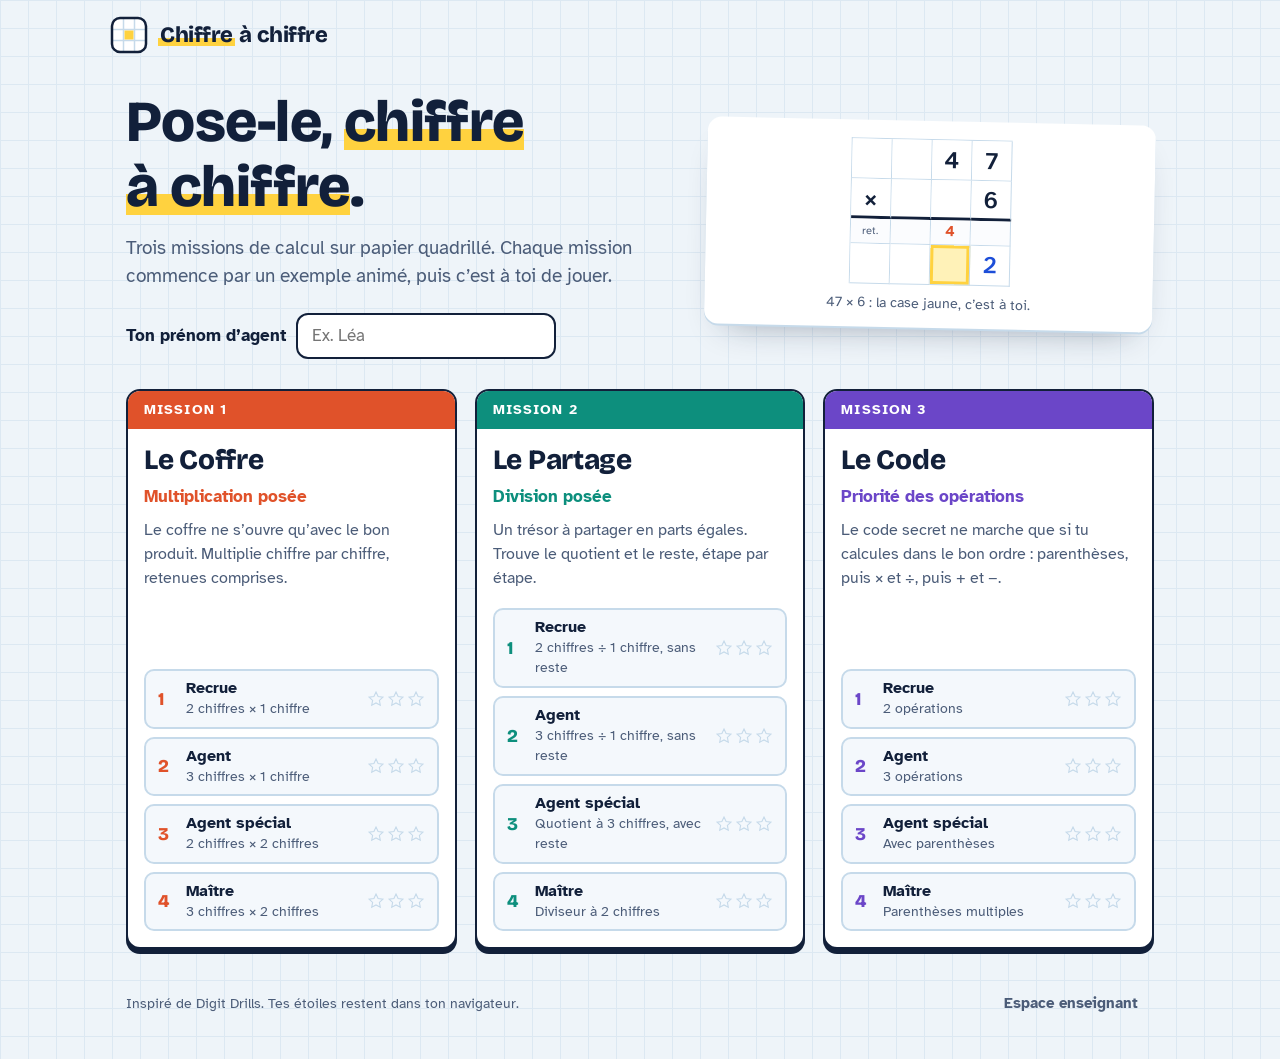
==== jeu.html @ fb6b6d39 "Add files via upload" ====
<!DOCTYPE html>
<html lang="fr">
<head>
<meta charset="utf-8">
<meta name="viewport" content="width=device-width, initial-scale=1">
<title>Chiffre à chiffre</title>
<meta name="description" content="Missions de calcul posé : multiplication, division et priorité des opérations, un chiffre à la fois, avec un exemple avant chaque mission.">
<link rel="preconnect" href="https://fonts.googleapis.com">
<link rel="preconnect" href="https://fonts.gstatic.com" crossorigin>
<link href="https://fonts.googleapis.com/css2?family=Atkinson+Hyperlegible:wght@400;700&family=Atkinson+Hyperlegible+Mono:wght@500;600;700&family=Bricolage+Grotesque:opsz,wght@12..96,700;12..96,800&display=swap" rel="stylesheet">
<style>
:root {
  /* Idée de mise en page : un cahier quadrillé. La feuille de travail est la vedette, le reste est en marge. */
  --paper: #EEF4F9;
  --paper-line: #DCE8F2;
  --sheet: #FFFFFF;
  --grid: #C6DAEA;
  --ink: #12203A;
  --ink-2: #4B5C78;
  --pen: #1D4ED8;
  --hl: #FFD23F;
  --hl-soft: #FFF2B8;
  --ok: #12803C;
  --ok-soft: #DDF4E5;
  --bad: #D4372C;
  --bad-soft: #FDE3E0;
  --m-mult: #E0522A;
  --m-div: #0D8F7D;
  --m-ops: #6B46C8;
  --accent: var(--m-mult);
  --radius: 14px;
  --font-d: 'Bricolage Grotesque', 'Trebuchet MS', 'Segoe UI', system-ui, sans-serif;
  --font-b: 'Atkinson Hyperlegible', 'Segoe UI', system-ui, -apple-system, sans-serif;
  --font-n: 'Atkinson Hyperlegible Mono', ui-monospace, 'SF Mono', Menlo, Consolas, monospace;
  color-scheme: light;
}
* { box-sizing: border-box; }
html, body { margin: 0; min-height: 100%; }
body {
  background-color: var(--paper);
  background-image: linear-gradient(var(--paper-line) 1px, transparent 1px), linear-gradient(90deg, var(--paper-line) 1px, transparent 1px);
  background-size: 28px 28px;
  color: var(--ink);
  font: 400 17px/1.5 var(--font-b);
  -webkit-text-size-adjust: 100%;
  overflow-x: clip;
}
h1, h2, h3 { font-family: var(--font-d); line-height: 1.12; margin: 0; text-wrap: balance; letter-spacing: -0.01em; }
p { margin: 0; }
button { font: inherit; color: inherit; cursor: pointer; }
:focus-visible { outline: 3px solid var(--pen); outline-offset: 2px; border-radius: 6px; }
.wrap { max-width: 1060px; margin: 0 auto; padding: 0 16px; }
.sr { position: absolute; width: 1px; height: 1px; overflow: hidden; clip: rect(0 0 0 0); white-space: nowrap; }

/* ---------- En-tête ---------- */
.top { display: flex; align-items: center; justify-content: space-between; gap: 12px; padding: 16px 0 8px; }
.brand { display: flex; align-items: center; gap: 10px; background: none; border: 0; padding: 0; text-align: left; }
.brand-mark { width: 38px; height: 38px; flex: none; }
.brand-name { font: 800 22px/1 var(--font-d); letter-spacing: -0.02em; }
.brand-name span { background: linear-gradient(transparent 62%, var(--hl) 62%, var(--hl) 92%, transparent 92%); padding: 0 2px; }
.agent-chip { display: inline-flex; align-items: center; gap: 8px; font-size: 15px; color: var(--ink-2); background: var(--sheet); border: 1px solid var(--grid); border-radius: 999px; padding: 5px 12px; }
.agent-chip b { color: var(--ink); font-weight: 700; }

/* ---------- Boutons ---------- */
.btn { display: inline-flex; align-items: center; justify-content: center; gap: 8px; min-height: 48px; padding: 10px 20px; border-radius: 12px; border: 2px solid var(--ink); background: var(--sheet); font-weight: 700; box-shadow: 0 3px 0 var(--ink); transition: transform .08s, box-shadow .08s; }
.btn:hover { transform: translateY(-1px); box-shadow: 0 4px 0 var(--ink); }
.btn:active { transform: translateY(3px); box-shadow: 0 0 0 var(--ink); }
.btn-primary { background: var(--accent); color: #fff; border-color: var(--ink); }
.btn-ghost { border-color: transparent; background: transparent; box-shadow: none; color: var(--ink-2); padding: 8px 12px; min-height: 40px; }
.btn-ghost:hover { background: rgba(255,255,255,.7); box-shadow: none; transform: none; }
.btn-small { min-height: 40px; padding: 6px 14px; font-size: 15px; }
.btn[disabled] { opacity: .45; pointer-events: none; }

/* ---------- Accueil ---------- */
.hero { display: grid; grid-template-columns: minmax(0, 1.1fr) minmax(0, .9fr); gap: 32px; align-items: center; padding: 28px 0 20px; }
.hero h1 { font-size: clamp(34px, 5.4vw, 58px); font-weight: 800; }
.hero h1 em { font-style: normal; background: linear-gradient(transparent 60%, var(--hl) 60%, var(--hl) 90%, transparent 90%); }
.hero p.lead { margin-top: 14px; font-size: 19px; color: var(--ink-2); max-width: 46ch; }
.name-row { display: flex; align-items: center; flex-wrap: wrap; gap: 10px; margin-top: 22px; }
.name-row label { font-weight: 700; }
.name-row input { font: inherit; min-height: 46px; padding: 8px 14px; border-radius: 12px; border: 2px solid var(--ink); background: var(--sheet); width: min(260px, 100%); }
.hero-sheet { background: var(--sheet); border-radius: var(--radius); padding: 18px 14px 10px; box-shadow: 0 2px 0 var(--grid), 0 18px 36px -22px rgba(18, 32, 58, .45); transform: rotate(1.2deg); }
.hero-sheet .grid { margin: 0 auto; }
.hero-cap { text-align: center; color: var(--ink-2); font-size: 14px; padding: 8px 0 4px; }

.missions { display: grid; grid-template-columns: repeat(3, minmax(0, 1fr)); gap: 18px; padding: 10px 0 26px; }
.mcard { --accent: var(--m-mult); background: var(--sheet); border: 2px solid var(--ink); border-radius: var(--radius); overflow: hidden; display: flex; flex-direction: column; box-shadow: 0 5px 0 var(--ink); }
.mcard[data-m="div"] { --accent: var(--m-div); }
.mcard[data-m="ops"] { --accent: var(--m-ops); }
.mcard-top { background: var(--accent); color: #fff; padding: 12px 16px; display: flex; align-items: center; justify-content: space-between; font: 700 14px/1 var(--font-b); letter-spacing: .08em; text-transform: uppercase; }
.mcard-body { padding: 16px; display: flex; flex-direction: column; gap: 8px; flex: 1; }
.mcard h2 { font-size: 28px; font-weight: 800; }
.mcard .sub { font-weight: 700; color: var(--accent); }
.mcard .pitch { color: var(--ink-2); font-size: 16px; }
.levels { display: grid; gap: 8px; margin-top: auto; padding-top: 10px; }
.lvl { display: flex; align-items: center; justify-content: space-between; gap: 8px; text-align: left; background: #F4F8FC; border: 2px solid var(--grid); border-radius: 10px; padding: 8px 12px; min-height: 48px; }
.lvl:hover { border-color: var(--accent); background: #fff; }
.lvl-n { font: 800 18px/1 var(--font-d); color: var(--accent); width: 20px; }
.lvl-t { flex: 1; line-height: 1.2; }
.lvl-t b { display: block; font-size: 16px; }
.lvl-t small { color: var(--ink-2); font-size: 14px; }
.stars { display: inline-flex; gap: 2px; }
.stars svg { width: 18px; height: 18px; }
.star-on { fill: var(--hl); stroke: var(--ink); stroke-width: 1.5; }
.star-off { fill: none; stroke: var(--grid); stroke-width: 1.5; }
.foot { display: flex; flex-wrap: wrap; align-items: center; justify-content: space-between; gap: 10px; padding: 8px 0 36px; color: var(--ink-2); font-size: 14px; }

/* ---------- Préparation ---------- */
.crumbs { padding: 4px 0 6px; }
.panel { background: var(--sheet); border: 2px solid var(--ink); border-radius: var(--radius); padding: 22px; box-shadow: 0 5px 0 var(--ink); max-width: 820px; }
.tag { display: inline-block; background: var(--accent); color: #fff; font: 700 13px/1 var(--font-b); letter-spacing: .08em; text-transform: uppercase; padding: 6px 10px; border-radius: 6px; }
.panel h1 { font-size: clamp(30px, 4.6vw, 44px); margin: 10px 0 6px; font-weight: 800; }
.panel .lead { color: var(--ink-2); max-width: 56ch; }
.field { margin-top: 22px; }
.field h3 { font: 700 15px/1.2 var(--font-b); text-transform: uppercase; letter-spacing: .07em; color: var(--ink-2); margin-bottom: 10px; }
.seg { display: grid; gap: 10px; grid-template-columns: repeat(auto-fit, minmax(170px, 1fr)); }
.seg-btn { text-align: left; background: #F4F8FC; border: 2px solid var(--grid); border-radius: 12px; padding: 10px 14px; min-height: 64px; }
.seg-btn b { display: block; }
.seg-btn small { color: var(--ink-2); font-size: 14px; line-height: 1.3; display: block; }
.seg-btn[aria-pressed="true"] { border-color: var(--ink); background: var(--hl-soft); box-shadow: 0 3px 0 var(--ink); }
.seg.counts { grid-template-columns: repeat(3, minmax(0, 120px)); }
.seg.counts .seg-btn { min-height: 52px; text-align: center; font-weight: 700; }
.go { margin-top: 26px; display: flex; flex-wrap: wrap; gap: 12px; align-items: center; }
.locked-note { margin-top: 12px; display: inline-flex; flex-wrap: wrap; gap: 6px 14px; font-size: 15px; color: var(--ink-2); background: #F4F8FC; border: 1px dashed var(--grid); border-radius: 10px; padding: 8px 12px; }

/* ---------- Zone de travail ---------- */
.stage { --accent: var(--m-mult); }
.stage[data-m="div"] { --accent: var(--m-div); }
.stage[data-m="ops"] { --accent: var(--m-ops); }
.stage-head { display: flex; flex-wrap: wrap; align-items: center; justify-content: space-between; gap: 10px 16px; padding: 4px 0 12px; }
.stage-title { display: flex; flex-wrap: wrap; align-items: center; gap: 10px 14px; }
.stage-title h1 { font-size: clamp(22px, 3.4vw, 32px); font-weight: 800; }
.dots { display: flex; gap: 6px; align-items: center; }
.dot { width: 14px; height: 14px; border-radius: 50%; border: 2px solid var(--ink); background: var(--sheet); }
.dot.now { background: var(--hl); }
.dot.s1 { background: #FFE9A0; border-color: var(--ink); }
.dot.s2 { background: #FFD23F; }
.dot.s3 { background: var(--ok); }
.work { display: grid; grid-template-columns: minmax(0, 1fr) 330px; gap: 20px; align-items: start; padding-bottom: 36px; }
.sheet { background: var(--sheet); border-radius: var(--radius); box-shadow: 0 2px 0 var(--grid), 0 18px 36px -24px rgba(18, 32, 58, .5); padding: 20px 16px; overflow-x: auto; position: relative; min-height: 220px; }
.sheet-stmt { text-align: center; font: 800 26px/1.1 var(--font-d); margin-bottom: 14px; }
.sheet-stmt small { display: block; font: 400 15px/1.3 var(--font-b); color: var(--ink-2); margin-bottom: 4px; letter-spacing: 0; }
.side { display: grid; gap: 14px; position: sticky; top: 12px; }

/* ---------- Grille ---------- */
.grid { position: relative; display: grid; width: max-content; margin: 0 auto; border-top: 1px solid var(--grid); border-left: 1px solid var(--grid); }
.cell { display: flex; align-items: center; justify-content: center; border-right: 1px solid var(--grid); border-bottom: 1px solid var(--grid); font: 600 calc(var(--cs) * .6)/1 var(--font-n); color: var(--ink); user-select: none; -webkit-user-select: none; position: relative; background: #fff; transition: background .15s; }
.cell.in { color: var(--pen); }
.cell.cr { font-size: calc(var(--cs) * .38); background: #FBFCFE; color: var(--accent); font-weight: 700; }
.cell.lbl { font: 400 calc(var(--cs) * .27)/1 var(--font-b); color: var(--ink-2); }
.cell.lb { border-bottom: 3px solid var(--ink); }
.cell.bl { border-left: 3px solid var(--ink); }
.cell.cur { background: var(--hl-soft); box-shadow: inset 0 0 0 3px var(--hl); animation: pulse 1.15s ease-in-out infinite; z-index: 1; }
.cell.sel { background: var(--hl-soft); box-shadow: inset 0 0 0 3px var(--hl); z-index: 1; }
.cell.new { background: var(--hl-soft); }
.cell.pop { animation: pop .28s ease-out; }
.cell.bad { background: var(--bad-soft); color: var(--bad); animation: shake .32s; }
.cell.click { cursor: pointer; background: #F3F8FD; }
.cell.click:hover { background: #E7F1FB; }
.cell.empty.cr.click::after { content: ""; }
@keyframes pulse { 0%, 100% { box-shadow: inset 0 0 0 3px var(--hl); } 50% { box-shadow: inset 0 0 0 5px var(--hl); } }
@keyframes pop { 0% { transform: scale(.55); } 70% { transform: scale(1.18); } 100% { transform: scale(1); } }
@keyframes shake { 0%, 100% { transform: translateX(0); } 25% { transform: translateX(-4px); } 75% { transform: translateX(4px); } }

/* ---------- Expressions (priorité des opérations) ---------- */
.exprs { display: grid; gap: 10px; justify-items: center; }
.ex-line { display: flex; align-items: center; justify-content: center; flex-wrap: wrap; gap: 6px; font: 700 clamp(24px, 4.6vw, 36px)/1.2 var(--font-n); min-height: 52px; }
.ex-line.past { color: var(--ink-2); font-size: clamp(20px, 3.8vw, 28px); }
.ex-line .eq { color: var(--ink-2); margin-right: 4px; }
.tk { padding: 2px 8px; border-radius: 8px; }
.tk.p { color: var(--ink-2); padding: 0 2px; }
.tk.used { background: var(--hl-soft); box-shadow: inset 0 -3px 0 var(--hl); }
.tk.pend { background: var(--hl-soft); box-shadow: inset 0 0 0 2px var(--hl); }
.opb { font: inherit; border: 2px dashed var(--accent); background: #fff; color: var(--accent); border-radius: 10px; padding: 0 10px; min-width: 46px; min-height: 46px; cursor: pointer; }
.opb:hover { background: var(--hl-soft); border-style: solid; }
.opb.bad { background: var(--bad-soft); border-color: var(--bad); color: var(--bad); animation: shake .32s; }
.ans-line { display: flex; align-items: center; gap: 8px; font: 700 clamp(22px, 4vw, 32px)/1.2 var(--font-n); margin-top: 6px; }
.ans-box { min-width: 76px; min-height: 52px; padding: 2px 12px; text-align: center; border-radius: 10px; border: 3px solid var(--hl); background: var(--hl-soft); color: var(--pen); }
.ans-box.bad { border-color: var(--bad); background: var(--bad-soft); animation: shake .32s; }
.final-box { margin-top: 8px; font: 800 26px/1.2 var(--font-d); color: var(--ok); display: flex; align-items: center; gap: 10px; }
.legend { background: #F4F8FC; border: 1px dashed var(--grid); border-radius: 12px; padding: 10px 14px; margin-top: 18px; font-size: 15px; }
.legend b { display: block; margin-bottom: 4px; }
.legend ol { margin: 0; padding-left: 20px; }
.legend li::marker { font-weight: 700; color: var(--m-ops); }

/* ---------- Coach, pavé ---------- */
.coach { background: var(--sheet); border: 2px solid var(--ink); border-left: 8px solid var(--accent); border-radius: 12px; padding: 12px 14px; display: grid; gap: 8px; }
.coach-tag { font: 700 12px/1 var(--font-b); letter-spacing: .09em; text-transform: uppercase; color: var(--accent); }
.fb { font-size: 16px; padding: 8px 10px; border-radius: 8px; }
.fb.ok { background: var(--ok-soft); color: #0B5A29; }
.fb.no { background: var(--bad-soft); color: #8E1F17; }
.ask { font-weight: 700; }
.pad { display: grid; grid-template-columns: repeat(3, 1fr); gap: 8px; }
.key { min-height: 58px; border-radius: 12px; border: 2px solid var(--ink); background: var(--sheet); font: 700 26px/1 var(--font-n); box-shadow: 0 3px 0 var(--ink); }
.key:active { transform: translateY(3px); box-shadow: none; }
.key.fn { font: 700 16px/1.1 var(--font-b); background: #F4F8FC; }
.key.key-go { font: 700 16px/1.1 var(--font-b); background: var(--accent); color: #fff; }
.key[disabled] { opacity: .35; pointer-events: none; }
.result-card { background: var(--sheet); border: 2px solid var(--ok); border-radius: 12px; padding: 14px; display: grid; gap: 10px; justify-items: start; }
.result-card .big { font: 800 22px/1.2 var(--font-d); color: var(--ok); }
.result-card .stars svg { width: 30px; height: 30px; }

/* ---------- Exemple animé ---------- */
.demo-ctl { display: grid; gap: 8px; }
.demo-ctl .row { display: flex; flex-wrap: wrap; gap: 8px; }
.demo-ctl .btn { flex: 1 1 auto; }
.demo-ctl .btn-primary { flex-basis: 100%; }
.progress-bar { height: 8px; background: var(--paper-line); border-radius: 999px; overflow: hidden; }
.progress-bar i { display: block; height: 100%; background: var(--accent); transition: width .25s; }
.steps-count { font-size: 14px; color: var(--ink-2); }

/* ---------- Bilan ---------- */
.done { display: grid; justify-items: center; text-align: center; gap: 14px; padding: 18px 0 40px; }
.stamp { font: 800 clamp(28px, 6vw, 48px)/1 var(--font-d); text-transform: uppercase; letter-spacing: .02em; color: var(--ok); border: 6px solid var(--ok); border-radius: 14px; padding: 12px 20px; transform: rotate(-5deg); animation: stampIn .5s cubic-bezier(.2, 1.4, .4, 1) both; background: rgba(255, 255, 255, .6); }
.stamp.mid { color: var(--m-ops); border-color: var(--m-ops); }
.stamp.low { color: var(--ink-2); border-color: var(--ink-2); }
@keyframes stampIn { 0% { opacity: 0; transform: rotate(-14deg) scale(2.4); } 100% { opacity: 1; transform: rotate(-5deg) scale(1); } }
.recap { background: var(--sheet); border: 2px solid var(--ink); border-radius: var(--radius); padding: 8px 16px; width: min(560px, 100%); text-align: left; }
.recap-row { display: flex; align-items: center; justify-content: space-between; gap: 12px; padding: 8px 0; border-bottom: 1px dashed var(--grid); font-family: var(--font-n); font-size: 17px; }
.recap-row:last-child { border-bottom: 0; }
.total { font: 800 26px/1 var(--font-d); }
.done .go { justify-content: center; }

/* ---------- Fenêtre enseignant ---------- */
.modal-back { position: fixed; inset: 0; background: rgba(18, 32, 58, .55); display: grid; place-items: center; padding: 16px; z-index: 50; }
.modal { background: var(--sheet); border: 2px solid var(--ink); border-radius: var(--radius); padding: 22px; width: min(560px, 100%); max-height: 92vh; overflow: auto; box-shadow: 0 8px 0 var(--ink); display: grid; gap: 14px; }
.modal h2 { font-size: 26px; font-weight: 800; }
.modal label { display: grid; gap: 4px; font-weight: 700; font-size: 15px; }
.modal select, .modal input { font: 400 17px var(--font-b); min-height: 46px; padding: 8px 10px; border-radius: 10px; border: 2px solid var(--ink); background: #fff; width: 100%; }
.modal .two { display: grid; grid-template-columns: 1fr 1fr; gap: 12px; }
.linkbox { display: grid; gap: 8px; }
.linkbox input { font-family: var(--font-n); font-size: 14px; }
.note { font-size: 14px; color: var(--ink-2); }

/* ---------- Adaptation ---------- */
@media (max-width: 880px) {
  .hero { grid-template-columns: 1fr; }
  .hero-sheet { transform: none; max-width: 420px; }
  .missions { grid-template-columns: 1fr; }
  .work { grid-template-columns: 1fr; }
  .side { display: contents; }
  .work { gap: 12px; }
  .pad-wrap { position: sticky; bottom: 0; z-index: 5; background: linear-gradient(transparent, var(--paper) 14px); padding: 14px 0 10px; }
  .pad { gap: 6px; }
  .key { min-height: 48px; font-size: 24px; }
  .work { padding-bottom: 12px; }
}
@media (max-width: 520px) {
  body { font-size: 16px; }
  .agent-chip { display: none; }
  .modal .two { grid-template-columns: 1fr; }
  .key { min-height: 44px; font-size: 22px; box-shadow: 0 2px 0 var(--ink); }
  .coach { padding: 8px 10px; gap: 6px; }
  .fb { font-size: 14px; padding: 5px 8px; }
  .ask { font-size: 15px; line-height: 1.35; }
  .sheet { padding: 14px 8px; }
  .sheet-stmt { font-size: 22px; margin-bottom: 8px; }
  .stage-title h1 { font-size: 20px; }
  .stage-head { padding-bottom: 8px; }
}
@media (prefers-reduced-motion: reduce) {
  *, *::before, *::after { animation: none !important; transition: none !important; }
}

/* flèche « on abaisse » */
.dn { position: absolute; width: 0; border-left: 3px solid var(--accent); opacity: .5; z-index: 3; pointer-events: none; transform-origin: top; }
.dn::after { content: ""; position: absolute; left: -8.5px; bottom: -3px; border: 7px solid transparent; border-top: 10px solid var(--accent); border-bottom: 0; }
.dn.now { opacity: 1; animation: grow .55s ease-out both; }
@keyframes grow { from { transform: scaleY(0); } to { transform: scaleY(1); } }

/* saisie au clavier dans la case */
.cellin { width: 100%; height: 100%; border: 0; padding: 0; margin: 0; background: transparent; text-align: center; font: inherit; color: var(--pen); caret-color: transparent; outline: none; }
.ans-box.ansin { font: inherit; width: 96px; caret-color: var(--pen); outline: none; }
.typehint { font-size: 14px; color: var(--ink-2); margin-bottom: 8px; }
.actrow { display: flex; flex-wrap: wrap; gap: 8px; align-items: center; margin-top: 8px; }
.pad + .actrow { margin-top: 10px; }

</style>
</head>
<body>
<div id="app"></div>
<noscript><p style="padding:24px;font-family:sans-serif">Ce site a besoin de JavaScript pour fonctionner.</p></noscript>
<script>
/* ===== Moteur : génération de problèmes, grilles et étapes ===== */
(function (root) {
  'use strict';

  const POS = ['unités', 'dizaines', 'centaines', 'milliers', 'dizaines de mille', 'centaines de mille'];
  const rnd = (a, b) => a + Math.floor(Math.random() * (b - a + 1));
  const pick = (a) => a[Math.floor(Math.random() * a.length)];
  const digitsOf = (n) => String(n).split('').map(Number);
  const plural = (n, s, p) => (n > 1 ? p : s);

  function newLayout() {
    return { cells: {}, rowKinds: [], lines: [], steps: [], groups: [], cols: 0 };
  }
  function put(L, r, c, o) {
    if (c < 0) throw new Error('colonne négative ' + r + ',' + c);
    L.cells[r + ',' + c] = Object.assign({ r: r, c: c }, o);
  }
  // Ajoute un groupe d'étapes (une opération "mentale" qui écrit 1 à 3 chiffres)
  function addGroup(L, text, stepDefs, intro) {
    const gid = L.groups.length;
    L.groups.push({ text: text, steps: [], intro: intro || '' });
    stepDefs.forEach((s) => {
      const idx = L.steps.length;
      L.steps.push({ r: s.r, c: s.c, expected: s.exp, ask: s.ask, hint: s.hint, gid: gid });
      L.groups[gid].steps.push(idx);
      put(L, s.r, s.c, { kind: s.kind || 'input', expected: s.exp, cls: s.cls || '' });
    });
  }

  /* ---------------- MULTIPLICATION ---------------- */
  function buildMult(a, b) {
    const L = newLayout();
    const A = digitsOf(a), B = digitsOf(b), n = A.length, m = B.length;
    const prod = a * b, Ln = String(prod).length, W = n + m;
    L.cols = W + 1;

    // plan de chaque ligne de produit partiel
    const plan = [];
    const ppMap = []; // ppMap[k][col] = chiffre attendu
    for (let k = 0; k < m; k++) {
      const bk = B[m - 1 - k];
      const groups = [];
      ppMap[k] = {};
      const intro = k === 0
        ? 'On multiplie d’abord par les unités du multiplicateur (' + bk + '), de droite à gauche.'
        : 'Nouvelle ligne : on multiplie par les ' + POS[k] + ' (' + bk + ').';
      let first = true;
      const withIntro = (t) => { if (first) { first = false; return intro + ' ' + t; } return t; };
      if (k > 0) {
        const zs = [];
        for (let j = 0; j < k; j++) {
          zs.push({
            kind: 'pp', col: W - j, exp: 0,
            ask: j === 0 ? withIntro('On décale d’un rang pour chaque position : écris ' + (k === 1 ? 'un 0' : k + ' zéros') + ', en commençant à droite.') : 'Encore un 0 pour décaler.',
            hint: 'Multiplier par ' + bk + '0'.repeat(k) + ' revient à décaler : on écrit d’abord ' + (k === 1 ? 'un 0' : k + ' zéros') + '.'
          });
          ppMap[k][W - j] = 0;
        }
        groups.push({ text: 'On multiplie par les ' + POS[k] + ' : on écrit ' + (k === 1 ? 'un 0' : k + ' zéros') + ' pour décaler la ligne.', steps: zs });
      }
      let carry = 0;
      for (let i = 0; i < n; i++) {
        const ai = A[n - 1 - i];
        const p = ai * bk + carry;
        const dg = p % 10, nc = Math.floor(p / 10);
        const op = bk + ' × ' + ai + (carry ? ' + ' + carry : '');
        const last = i === n - 1;
        const col = W - k - i;
        const st = [];
        const calc = 'Calcule ' + op + (carry ? ' (n’oublie pas la retenue)' : '') + '. ';
        if (last && nc > 0) {
          st.push({ kind: 'pp', col: col, exp: dg, ask: withIntro(calc + 'Écris le chiffre des unités du résultat.'), hint: op + ' = ' + p });
          st.push({ kind: 'pp', col: col - 1, exp: nc, ask: 'Écris maintenant le chiffre des dizaines, juste à gauche.', hint: op + ' = ' + p });
          ppMap[k][col] = dg; ppMap[k][col - 1] = nc;
          groups.push({ text: op + ' = ' + p + '. C’est le dernier chiffre : on écrit tout le résultat, ' + p + '.', steps: st });
        } else {
          st.push({ kind: 'pp', col: col, exp: dg, ask: withIntro(calc + (p >= 10 ? 'Écris le chiffre des unités du résultat.' : 'Écris le résultat.')), hint: op + ' = ' + p });
          ppMap[k][col] = dg;
          if (!last && nc > 0) {
            st.push({ kind: 'carry', col: col - 1, exp: nc, ask: 'Écris la retenue (le chiffre des dizaines du résultat) au-dessus de la colonne suivante.', hint: op + ' = ' + p + ' : la retenue est ' + nc + '.' });
            groups.push({ text: op + ' = ' + p + '. On écrit ' + dg + ' et on retient ' + nc + '.', steps: st });
          } else {
            groups.push({ text: op + ' = ' + p + '. On écrit ' + dg + '.', steps: st });
          }
        }
        carry = nc;
      }
      if (groups.length) groups[0].intro = intro;
      const hasCarry = groups.some((g) => g.steps.some((s) => s.kind === 'carry'));
      plan.push({ groups: groups, hasCarry: hasCarry });
    }

    // lignes 0 et 1 : multiplicande et multiplicateur
    L.rowKinds.push('norm');
    A.forEach((d, i) => put(L, 0, W - (n - 1 - i), { kind: 'static', text: d }));
    L.rowKinds.push('norm');
    put(L, 1, 0, { kind: 'static', text: '×' });
    B.forEach((d, i) => put(L, 1, W - (m - 1 - i), { kind: 'static', text: d }));
    L.lines.push({ r: 1, c1: 0, c2: W });

    let lastPP = 1;
    for (let k = 0; k < m; k++) {
      let carryRow = -1;
      if (plan[k].hasCarry) { carryRow = L.rowKinds.length; L.rowKinds.push('carry'); }
      const ppRow = L.rowKinds.length; L.rowKinds.push('norm');
      lastPP = ppRow;
      plan[k].groups.forEach((g) => {
        addGroup(L, g.text, g.steps.map((s) => ({
          r: s.kind === 'carry' ? carryRow : ppRow, c: s.col, exp: s.exp, ask: s.ask, hint: s.hint,
          kind: 'input', cls: s.kind === 'carry' ? 'carry' : ''
        })), g.intro);
      });
    }

    if (m > 1) {
      L.lines.push({ r: lastPP, c1: 0, c2: W });
      const resRow = L.rowKinds.length; L.rowKinds.push('norm');
      let carryAdd = 0;
      for (let j = 0; j < Ln; j++) {
        const col = W - j;
        const parts = [];
        for (let k = 0; k < m; k++) if (ppMap[k][col] !== undefined) parts.push(ppMap[k][col]);
        const total = parts.reduce((x, y) => x + y, 0) + carryAdd;
        const dg = total % 10, nc = Math.floor(total / 10);
        const expr = parts.join(' + ') + (carryAdd ? ' + ' + carryAdd + ' (retenue)' : '');
        let ask, text;
        if (parts.length === 1 && !carryAdd) {
          ask = 'Un seul chiffre dans la colonne des ' + POS[j] + ' : recopie-le.';
          text = 'On descend ' + total + '.';
        } else {
          ask = 'Additionne la colonne des ' + POS[j] + ' : ' + expr + '. ' + (total >= 10 && j < Ln - 1 ? 'Écris le chiffre des unités et retiens le reste.' : 'Écris le résultat.');
          text = expr + ' = ' + total + '. ' + (nc > 0 && j < Ln - 1 ? 'On écrit ' + dg + ' et on retient ' + nc + '.' : 'On écrit ' + total + '.');
        }
        if (j === Ln - 1) { if (nc !== 0) throw new Error('somme finale invalide'); }
        addGroup(L, text, [{ r: resRow, c: col, exp: dg, ask: (j === 0 ? 'Il reste à additionner les lignes, colonne par colonne, de droite à gauche. ' : '') + ask, hint: expr + ' = ' + total, kind: 'input', cls: 'result' }], j === 0 ? 'Il reste \u00e0 additionner les lignes, colonne par colonne, de droite \u00e0 gauche.' : '');
        carryAdd = nc;
      }
    } else {
      // pour m = 1, la ligne de produit est le résultat
      Object.keys(L.cells).forEach((k) => { const c = L.cells[k]; if (c.r === lastPP && c.kind === 'input') c.cls = 'result'; });
    }

    L.rows = L.rowKinds.length;
    L.statement = a + ' × ' + b;
    L.answerText = String(prod);
    L.meta = { type: 'mult', a: a, b: b, answer: prod };
    return L;
  }

  function genMult(level) {
    const cfg = { 1: [2, 1], 2: [3, 1], 3: [2, 2], 4: [3, 2] }[level];
    const n = cfg[0], m = cfg[1];
    let a = '';
    for (let i = 0; i < n; i++) a += i === 0 ? rnd(2, 9) : (level === 4 && i < n - 1 && Math.random() < 0.2 ? 0 : rnd(1, 9));
    let b = '';
    for (let i = 0; i < m; i++) b += rnd(2, 9);
    return buildMult(parseInt(a, 10), parseInt(b, 10));
  }

  /* ---------------- DIVISION ---------------- */
  function buildDiv(D, v) {
    const L = newLayout();
    const Dd = digitsOf(D), nd = Dd.length, V = digitsOf(v), nv = V.length;
    let t = nv;
    if (parseInt(Dd.slice(0, t).join(''), 10) < v) t++;
    if (t > nd) throw new Error('dividende trop petit');
    const sim = [];
    let partial = parseInt(Dd.slice(0, t).join(''), 10), pIdx = t - 1, partialLen = t, nextIdx = t;
    for (;;) {
      const q = Math.floor(partial / v);
      if (q < 1 || q > 9) throw new Error('chiffre du quotient invalide');
      const prod = q * v, rem = partial - prod;
      const s = { partial: partial, partialLen: partialLen, q: q, prod: prod, rem: rem, pIdx: pIdx };
      sim.push(s);
      if (nextIdx >= nd) break;
      s.next = Dd[nextIdx];
      partial = rem * 10 + s.next;
      s.nextPartial = partial;
      partialLen = String(rem).length + 1;
      pIdx = nextIdx;
      nextIdx++;
    }
    const nq = sim.length;
    const quotient = parseInt(sim.map((s) => s.q).join(''), 10);
    const remainder = sim[nq - 1].rem;
    if (quotient !== Math.floor(D / v) || remainder !== D % v) throw new Error('division incohérente');

    // Disposition ontarienne : diviseur à gauche, dividende sous la potence, quotient au-dessus du dividende.
    const dStart = nv + 1;
    L.cols = dStart + nd;
    L.rows = 2 + 2 * nq;
    for (let i = 0; i < L.rows; i++) L.rowKinds.push('norm');
    L.bar = { col: dStart, fromRow: 1 };
    L.downs = [];
    L.lines.push({ r: 0, c1: dStart, c2: dStart + nd - 1 });
    V.forEach((d, i) => put(L, 1, i, { kind: 'static', text: d }));
    Dd.forEach((d, i) => put(L, 1, dStart + i, { kind: 'static', text: d }));

    sim.forEach((s, j) => {
      const pCol = dStart + s.pIdx;
      const prodS = String(s.prod), remS = String(s.rem);
      const prodRow = 2 * j + 2, remRow = 2 * j + 3;
      put(L, prodRow, pCol - s.partialLen, { kind: 'static', text: '−' });
      L.lines.push({ r: prodRow, c1: pCol - s.partialLen, c2: pCol });

      addGroup(L, 'Dans ' + s.partial + ', ' + v + ' entre ' + s.q + (s.q > 1 ? ' fois' : ' fois') + ' (' + s.q + ' × ' + v + ' = ' + s.prod + ', sans dépasser ' + s.partial + ').', [{
        r: 0, c: pCol, exp: s.q, kind: 'input', cls: 'quot',
        ask: 'Combien de fois ' + v + ' entre-t-il dans ' + s.partial + ' ? Écris ce chiffre au-dessus du dernier chiffre de ' + s.partial + '.',
        hint: s.q + ' × ' + v + ' = ' + s.prod + ' ne dépasse pas ' + s.partial + '.'
      }]);

      const pd = prodS.split('').map(Number);
      const prodSteps = [];
      for (let i = pd.length - 1, first = true; i >= 0; i--, first = false) {
        prodSteps.push({
          r: prodRow, c: pCol - (pd.length - 1 - i), exp: pd[i], kind: 'input',
          ask: first ? 'Multiplie ' + s.q + ' × ' + v + ', puis écris le résultat sous ' + s.partial + ', en commençant par la droite.' : 'Continue ton résultat vers la gauche.',
          hint: s.q + ' × ' + v + ' = ' + s.prod
        });
      }
      addGroup(L, s.q + ' × ' + v + ' = ' + s.prod + '. On l’écrit sous ' + s.partial + '.', prodSteps);

      const rd = remS.split('').map(Number);
      const remSteps = [];
      for (let i = rd.length - 1, first = true; i >= 0; i--, first = false) {
        remSteps.push({
          r: remRow, c: pCol - (rd.length - 1 - i), exp: rd[i], kind: 'input', cls: j === nq - 1 ? 'result' : '',
          ask: first ? 'Soustrais ' + s.partial + ' − ' + s.prod + '. Écris la différence en commençant par la droite.' : 'Continue vers la gauche.',
          hint: s.partial + ' − ' + s.prod + ' = ' + s.rem
        });
      }
      addGroup(L, s.partial + ' − ' + s.prod + ' = ' + s.rem + '. Le reste (' + s.rem + ') est plus petit que ' + v + ' : c’est bon.', remSteps);

      if (j < nq - 1) {
        L.downs.push({ c: pCol + 1, toR: remRow, key: remRow + ',' + (pCol + 1) });
        addGroup(L, 'On abaisse le ' + s.next + ' : on obtient ' + s.nextPartial + '.', [{
          r: remRow, c: pCol + 1, exp: s.next, kind: 'input',
          ask: 'Abaisse le chiffre suivant du dividende (suis la flèche) : écris-le à droite du reste.',
          hint: 'Le chiffre à abaisser est ' + s.next + '.'
        }]);
      }
    });

    L.statement = D + ' ÷ ' + v;
    L.answerText = quotient + (remainder ? ' reste ' + remainder : '');
    L.meta = { type: 'div', D: D, v: v, quotient: quotient, remainder: remainder };
    return L;
  }

  function noZeroDigits(n) { return String(n).indexOf('0') === -1; }
  function genNoZero(lo, hi) { for (let i = 0; i < 500; i++) { const x = rnd(lo, hi); if (noZeroDigits(x)) return x; } return lo; }

  function genDiv(level) {
    for (let tries = 0; tries < 200; tries++) {
      let v, q, r = 0;
      if (level === 1) { v = rnd(2, 4); q = genNoZero(11, 99); if (q * v >= 100) continue; }
      else if (level === 2) { v = rnd(2, 9); q = genNoZero(11, 99); if (q * v < 100) continue; }
      else if (level === 3) { v = rnd(3, 9); q = genNoZero(111, 999); r = rnd(1, v - 1); }
      else { do { v = rnd(12, 49); } while (v % 10 === 0); q = genNoZero(11, 99); r = Math.random() < 0.5 ? 0 : rnd(1, v - 1); }
      try { return buildDiv(q * v + r, v); } catch (e) { /* on retente */ }
    }
    return buildDiv(384, 8);
  }

  /* ---------------- PRIORITÉ DES OPÉRATIONS ---------------- */
  const MD = { '×': 1, '÷': 1 };

  function parseExpr(s) {
    return s.split(/\s+/).filter(Boolean).map((x) => (x === '(' || x === ')') ? { t: x } : /^\d+$/.test(x) ? { t: 'n', v: +x } : { t: 'o', v: x });
  }
  function exprToString(tokens) { return tokens.map((t) => t.t === 'n' || t.t === 'o' ? t.v : t.t).join(' '); }

  function groupsOf(tokens) {
    const st = [], out = [];
    tokens.forEach((tk, i) => {
      if (tk.t === '(') { st.push({ start: i, child: false }); if (st.length > 1) st[st.length - 2].child = true; }
      else if (tk.t === ')') { const g = st.pop(); out.push({ start: g.start, end: i, inner: !g.child }); }
    });
    return out;
  }
  function pickInSlice(tokens, s, e) {
    const ops = [];
    for (let i = s; i <= e; i++) if (tokens[i].t === 'o') ops.push(i);
    const md = ops.filter((i) => MD[tokens[i].v]);
    return md.length ? md[0] : ops[0];
  }
  function validOps(tokens) {
    const set = new Set();
    const gs = groupsOf(tokens).filter((g) => g.inner);
    if (gs.length) gs.forEach((g) => { const i = pickInSlice(tokens, g.start + 1, g.end - 1); if (i !== undefined) set.add(i); });
    else { const i = pickInSlice(tokens, 0, tokens.length - 1); if (i !== undefined) set.add(i); }
    return set;
  }
  function cleanParens(tokens) {
    let changed = true;
    let out = tokens.slice();
    let removed = false;
    while (changed) {
      changed = false;
      for (let i = 0; i + 2 < out.length; i++) {
        if (out[i].t === '(' && out[i + 1].t === 'n' && out[i + 2].t === ')') { out.splice(i + 2, 1); out.splice(i, 1); changed = true; removed = true; break; }
      }
    }
    return { tokens: out, removed: removed };
  }
  function compute(op, a, b) {
    if (op === '+') return a + b;
    if (op === '−') return a - b;
    if (op === '×') return a * b;
    return a / b;
  }
  function opOk(op, a, b) {
    if (op === '−') return a >= b;
    if (op === '÷') return b !== 0 && a % b === 0;
    return true;
  }
  function reasonKind(tokens, idx) {
    const inParen = groupsOf(tokens).some((g) => idx > g.start && idx < g.end);
    return { inParen: inParen, md: !!MD[tokens[idx].v] };
  }
  function applyOp(tokens, idx) {
    const a = tokens[idx - 1].v, b = tokens[idx + 1].v, op = tokens[idx].v;
    const res = compute(op, a, b);
    const why = reasonKind(tokens, idx);
    const nt = tokens.slice(0, idx - 1).concat([{ t: 'n', v: res }], tokens.slice(idx + 2));
    const c = cleanParens(nt);
    return { tokens: c.tokens, a: a, b: b, op: op, res: res, why: why, parenRemoved: c.removed };
  }
  function opSentence(r) {
    const eq = r.a + ' ' + r.op + ' ' + r.b + ' = ' + r.res + '.';
    let s;
    if (r.why.inParen && r.why.md) s = 'Dans les parenthèses, on fait d’abord les × et ÷ : ' + eq;
    else if (r.why.inParen) s = 'On commence par les parenthèses : ' + eq;
    else if (r.why.md) s = 'Les × et ÷ passent avant les + et − (de gauche à droite) : ' + eq;
    else s = 'Il ne reste que des + et −, de gauche à droite : ' + eq;
    if (r.parenRemoved) s += ' Les parenthèses ont fini leur travail : on les enlève.';
    return s;
  }
  function whyNot(tokens, idx) {
    const gs = groupsOf(tokens);
    const inner = gs.filter((g) => g.inner);
    let s, e;
    if (inner.length) {
      const g = inner.find((g) => idx > g.start && idx < g.end);
      if (!g) return 'paren';
      s = g.start + 1; e = g.end - 1;
    } else { s = 0; e = tokens.length - 1; }
    let hasMD = false;
    for (let i = s; i <= e; i++) if (tokens[i].t === 'o' && MD[tokens[i].v]) hasMD = true;
    if (hasMD && !MD[tokens[idx].v]) return 'md';
    return 'left';
  }
  const WHY_TEXT = {
    paren: 'Regarde les parenthèses ( ) : on calcule toujours ce qui est dedans en premier.',
    md: 'Les multiplications et les divisions passent avant les additions et les soustractions.',
    left: 'Ces opérations ont la même priorité : on commence par celle qui est le plus à gauche.'
  };
  function solveSteps(tokens) {
    const steps = [];
    let cur = tokens.slice();
    let guard = 0;
    while (cur.length > 1 && guard++ < 50) {
      const valid = Array.from(validOps(cur)).sort((x, y) => x - y);
      const idx = valid[0];
      const before = cur;
      const r = applyOp(cur, idx);
      steps.push({ before: before, idx: idx, a: r.a, b: r.b, op: r.op, res: r.res, why: r.why, parenRemoved: r.parenRemoved, after: r.tokens, text: opSentence(r) });
      cur = r.tokens;
    }
    return { steps: steps, final: cur.length === 1 ? cur[0].v : NaN };
  }
  function finalOk(tokens) {
    let cur = tokens.slice(), g = 0;
    while (cur.length > 1 && g++ < 50) {
      const idx = Array.from(validOps(cur)).sort((x, y) => x - y)[0];
      const a = cur[idx - 1].v, b = cur[idx + 1].v, op = cur[idx].v;
      if (!opOk(op, a, b)) return null;
      const res = compute(op, a, b);
      if (res > 150) return null;
      cur = applyOp(cur, idx).tokens;
    }
    return cur[0].v;
  }
  function stripParens(tokens) { return tokens.filter((t) => t.t !== '(' && t.t !== ')'); }
  function naiveLTR(tokens) {
    const s = stripParens(tokens);
    let v = s[0].v;
    for (let i = 1; i < s.length; i += 2) v = compute(s[i].v, v, s[i + 1].v);
    return v;
  }
  function buildTokens(nums, ops, parens) {
    const out = [];
    const opening = parens.slice().sort((x, y) => (y[1] - y[0]) - (x[1] - x[0]));
    const closing = parens.slice().sort((x, y) => (x[1] - x[0]) - (y[1] - y[0]));
    for (let k = 0; k < nums.length; k++) {
      opening.forEach((p) => { if (p[0] === k) out.push({ t: '(' }); });
      out.push({ t: 'n', v: nums[k] });
      closing.forEach((p) => { if (p[1] === k) out.push({ t: ')' }); });
      if (k < ops.length) out.push({ t: 'o', v: ops[k] });
    }
    return out;
  }
  const ALL_OPS = ['+', '−', '×', '÷'];
  function genOps(level) {
    for (let tries = 0; tries < 6000; tries++) {
      let n, ops, parens = [], lo = 2, hi = 12;
      if (level === 1) {
        n = 3; hi = 9;
        const md = pick(['×', '÷']), as = pick(['+', '−']);
        ops = Math.random() < 0.5 ? [as, md] : [md, as];
      } else if (level === 2) {
        n = 4;
        ops = [pick(ALL_OPS), pick(ALL_OPS), pick(ALL_OPS)];
        const nmd = ops.filter((o) => MD[o]).length;
        if (nmd === 0 || nmd === 3) continue;
      } else if (level === 3) {
        n = pick([3, 4]);
        ops = []; for (let i = 0; i < n - 1; i++) ops.push(pick(ALL_OPS));
        const cand = [];
        for (let i = 0; i < n; i++) for (let j = i + 1; j < n; j++) if (j - i + 1 < n) cand.push([i, j]);
        parens = [pick(cand)];
      } else {
        n = 5; hi = 9;
        ops = []; for (let i = 0; i < n - 1; i++) ops.push(pick(ALL_OPS));
        parens = pick([[[0, 3], [1, 2]], [[1, 4], [2, 3]], [[0, 1], [2, 3]], [[0, 1], [3, 4]], [[1, 2], [3, 4]]]);
      }
      const nums = []; for (let i = 0; i < n; i++) nums.push(rnd(lo, hi));
      const tokens = buildTokens(nums, ops, parens);
      const f = finalOk(tokens);
      if (f === null || f < 1) continue;
      if (naiveLTR(tokens) === f) continue;
      let allMatter = true;
      for (let pi = 0; pi < parens.length; pi++) {
        const rest = parens.filter((_, k) => k !== pi);
        if (finalOk(buildTokens(nums, ops, rest)) === f) { allMatter = false; break; }
      }
      if (!allMatter) continue;
      return tokens;
    }
    return parseExpr('3 + 4 × 5');
  }

  /* ---------------- Niveaux et exemples ---------------- */
  const LEVELS = [
    { n: 1, name: 'Recrue' },
    { n: 2, name: 'Agent' },
    { n: 3, name: 'Agent spécial' },
    { n: 4, name: 'Maître' }
  ];
  const LEVEL_DESC = {
    mult: ['2 chiffres × 1 chiffre', '3 chiffres × 1 chiffre', '2 chiffres × 2 chiffres', '3 chiffres × 2 chiffres'],
    div: ['2 chiffres ÷ 1 chiffre, sans reste', '3 chiffres ÷ 1 chiffre, sans reste', 'Quotient à 3 chiffres, avec reste', 'Diviseur à 2 chiffres'],
    ops: ['2 opérations', '3 opérations', 'Avec parenthèses', 'Parenthèses multiples']
  };
  const EXAMPLES = {
    mult: [[47, 6], [346, 5], [38, 24], [426, 35]],
    div: [[96, 3], [384, 8], [745, 6], [847, 23]],
    ops: ['3 + 4 × 5', '18 − 6 ÷ 3 × 2', '( 7 + 5 ) × 3 − 4', '2 × ( 3 + ( 8 − 4 ) × 2 )']
  };

  function makeProblem(mission, level) {
    if (mission === 'mult') return { kind: 'grid', layout: genMult(level) };
    if (mission === 'div') return { kind: 'grid', layout: genDiv(level) };
    const tokens = genOps(level);
    return { kind: 'ops', tokens: tokens, solution: solveSteps(tokens) };
  }
  function makeExample(mission, level) {
    const ex = EXAMPLES[mission][level - 1];
    if (mission === 'mult') return { kind: 'grid', layout: buildMult(ex[0], ex[1]) };
    if (mission === 'div') return { kind: 'grid', layout: buildDiv(ex[0], ex[1]) };
    const tokens = parseExpr(ex);
    return { kind: 'ops', tokens: tokens, solution: solveSteps(tokens) };
  }

  const API = {
    buildMult: buildMult, buildDiv: buildDiv, genMult: genMult, genDiv: genDiv, genOps: genOps,
    parseExpr: parseExpr, exprToString: exprToString, validOps: validOps, applyOp: applyOp, whyNot: whyNot, WHY_TEXT: WHY_TEXT,
    opSentence: opSentence, solveSteps: solveSteps, makeProblem: makeProblem, makeExample: makeExample,
    LEVELS: LEVELS, LEVEL_DESC: LEVEL_DESC, EXAMPLES: EXAMPLES, POS: POS
  };
  if (typeof module !== 'undefined' && module.exports) module.exports = API;
  else root.Engine = API;
})(typeof window !== 'undefined' ? window : this);

</script>
<script>
/* ===== Interface : Chiffre à chiffre ===== */
(function () {
  'use strict';
  const E = window.Engine;

  const MISSIONS = {
    mult: { num: 1, code: 'Le Coffre', title: 'Multiplication posée', pitch: 'Le coffre ne s’ouvre qu’avec le bon produit. Multiplie chiffre par chiffre, retenues comprises.' },
    div: { num: 2, code: 'Le Partage', title: 'Division posée', pitch: 'Un trésor à partager en parts égales. Trouve le quotient et le reste, étape par étape.' },
    ops: { num: 3, code: 'Le Code', title: 'Priorité des opérations', pitch: 'Le code secret ne marche que si tu calcules dans le bon ordre : parenthèses, puis × et ÷, puis + et −.' }
  };
  const SUPPORTS = {
    full: { word: 'complet', label: 'Complet', desc: 'Le coach explique chaque étape. Idéal pour apprendre la méthode.' },
    partial: { word: 'partiel', label: 'Partiel', desc: 'La case à remplir est surlignée. Le bouton Indice t’aide si tu bloques.' },
    auto: { word: 'auto', label: 'Autonome', desc: 'Tu remplis comme tu veux, puis tu vérifies. Pas d’aide pendant le calcul.' }
  };
  const WORD2SUP = { complet: 'full', partiel: 'partial', auto: 'auto' };
  const PRAISE = ['Bien joué !', 'Excellent travail, agent !', 'Précis comme une horloge !', 'Bravo, c’est réussi !', 'Tu maîtrises la méthode !', 'Superbe calcul !'];
  const COURAGE = ['Tu y es arrivé ! Chaque erreur t’apprend quelque chose.', 'Bravo d’avoir persévéré !'];

  /* ---------- utilitaires ---------- */
  const esc = (s) => String(s).replace(/[&<>"]/g, (c) => ({ '&': '&amp;', '<': '&lt;', '>': '&gt;', '"': '&quot;' }[c]));
  const pickOne = (a) => a[Math.floor(Math.random() * a.length)];
  const plural = (n, s, p) => (n > 1 ? p : s);
  const starsFor = (errors) => (errors === 0 ? 3 : errors <= 2 ? 2 : 1);
  const starSvg = (on) => '<svg viewBox="0 0 24 24" aria-hidden="true"><path class="' + (on ? 'star-on' : 'star-off') + '" d="M12 2.8l2.8 5.9 6.4.8-4.7 4.4 1.2 6.4L12 17.2 6.3 20.3l1.2-6.4L2.8 9.5l6.4-.8z"/></svg>';
  const starsHTML = (n) => '<span class="stars" role="img" aria-label="' + n + ' étoile' + (n > 1 ? 's' : '') + ' sur 3">' + [1, 2, 3].map((i) => starSvg(i <= n)).join('') + '</span>';

  const DB = (function () {
    let data = {};
    try { data = JSON.parse(localStorage.getItem('chiffre-a-chiffre') || '{}') || {}; } catch (e) { data = {}; }
    return {
      get: () => data,
      save: () => { try { localStorage.setItem('chiffre-a-chiffre', JSON.stringify(data)); } catch (e) { /* stockage indisponible */ } }
    };
  })();

  /* ---------- état ---------- */
  const S = {
    view: 'home', name: DB.get().name || '', mission: 'mult', level: 1, support: 'full', count: 5,
    pad: false, locked: false, i: 0, results: [], history: [], prob: null, demo: null, timer: null, modal: false
  };

  /* ---------- gabarits communs ---------- */
  function gridHTML(L, o) {
    o = o || {};
    const vals = o.vals || {};
    const lines = {};
    L.lines.forEach((l) => { for (let c = l.c1; c <= l.c2; c++) lines[l.r + ',' + c] = 1; });
    const rowsT = L.rowKinds.map((k) => (k === 'carry' ? 'calc(var(--cs) * .62)' : 'var(--cs)')).join(' ');
    let h = '<div class="grid"' + (o.fixed ? ' data-fixed="' + o.fixed + '"' : '') + ' data-cols="' + L.cols + '" role="img" aria-label="Grille de calcul : ' + esc(L.statement) + '" style="grid-template-columns:repeat(' + L.cols + ',var(--cs));grid-template-rows:' + rowsT + '">';
    for (let r = 0; r < L.rows; r++) {
      for (let c = 0; c < L.cols; c++) {
        const key = r + ',' + c;
        const cell = L.cells[key];
        let cls = 'cell', txt = '', attr = '';
        if (L.rowKinds[r] === 'carry') cls += ' cr';
        if (cell && cell.kind === 'static') { cls += ' st'; txt = cell.text; }
        else if (cell) {
          cls += ' in';
          const v = vals[key];
          txt = v === undefined ? '' : v;
          if (v === undefined) cls += ' empty';
          if (o.inputKey === key) txt = '<input class="cellin" type="text" inputmode="numeric" pattern="[0-9]*" maxlength="1" autocomplete="off" aria-label="Ton chiffre" value="' + (v === undefined ? '' : v) + '">';
          if (o.clickable) { cls += ' click'; attr = ' data-act="cell" data-k="' + key + '"'; }
        } else if (L.rowKinds[r] === 'carry' && c === 0) { cls += ' lbl'; txt = 'ret.'; }
        if (lines[key]) cls += ' lb';
        if (L.bar && c === L.bar.col && r >= L.bar.fromRow) cls += ' bl';
        if (o.cur === key) cls += ' cur';
        if (o.sel === key) cls += ' sel';
        if (o.newSet && o.newSet.has(key)) cls += ' new';
        if (o.pop === key) cls += ' pop';
        if ((o.bad && o.bad.has(key)) || o.badKey === key) cls += ' bad';
        h += '<div class="' + cls + '"' + attr + '>' + txt + '</div>';
      }
    }
    // flèches « on abaisse le chiffre » (division)
    (L.downs || []).forEach((d) => {
      const filled = vals[d.key] !== undefined, now = o.cur === d.key || (o.newSet && o.newSet.has(d.key));
      if (!filled && !now) return;
      h += '<span class="dn' + (now ? ' now' : '') + '" style="left:calc(var(--cs) * ' + (d.c + 0.5) + ' - 1.5px);top:calc(var(--cs) * 2 - 6px);height:calc(var(--cs) * ' + (d.toR - 2) + ' + 12px)" aria-hidden="true"></span>';
    });
    return h + '</div>';
  }

  function tokensHTML(tokens, o) {
    o = o || {};
    return tokens.map((t, i) => {
      let cls = 'tk';
      if (o.used !== undefined && i >= o.used - 1 && i <= o.used + 1) cls += ' used';
      if (o.pend !== undefined && o.pend !== null && i >= o.pend - 1 && i <= o.pend + 1) cls += ' pend';
      if (t.t === 'n') return '<span class="' + cls + '">' + t.v + '</span>';
      if (t.t === 'o') {
        if (o.click) return '<button type="button" class="opb' + (o.badIdx === i ? ' bad' : '') + '" data-act="op" data-i="' + i + '" title="Faire cette opération en premier">' + t.v + '</button>';
        return '<span class="' + cls + '">' + t.v + '</span>';
      }
      return '<span class="tk p">' + t.t + '</span>';
    }).join('');
  }
  function exprListHTML(list) {
    return '<div class="exprs">' + list.map((e, i) =>
      '<div class="ex-line' + (i < list.length - 1 ? ' past' : '') + '">' + (i > 0 ? '<span class="eq">=</span>' : '') + tokensHTML(e.tokens, e) + '</div>'
    ).join('') + '</div>';
  }
  const LEGEND = '<div class="legend"><b>Ordre des priorités</b><ol><li>Les parenthèses ( )</li><li>Les × et ÷, de gauche à droite</li><li>Les + et −, de gauche à droite</li></ol></div>';

  /* ---------- en-tête ---------- */
  const MARK = '<svg class="brand-mark" viewBox="0 0 38 38" aria-hidden="true"><rect x="2" y="2" width="34" height="34" rx="8" fill="#fff"/><path d="M13.5 2v34M24.5 2v34M2 13.5h34M2 24.5h34" stroke="#C6DAEA" stroke-width="1.5"/><rect x="14.5" y="14.5" width="9" height="9" fill="#FFD23F"/><rect x="2" y="2" width="34" height="34" rx="8" fill="none" stroke="#12203A" stroke-width="2.5"/></svg>';
  function topHTML() {
    return '<header class="wrap top"><button class="brand" data-act="home" aria-label="Retour à l’accueil">' + MARK + '<span class="brand-name"><span>Chiffre</span> à chiffre</span></button>' +
      (S.name ? '<div class="agent-chip">Agent <b>' + esc(S.name) + '</b></div>' : '') + '</header>';
  }

  /* ---------- accueil ---------- */
  function ratioStars(r) { return r >= 0.9 ? 3 : r >= 0.6 ? 2 : r > 0 ? 1 : 0; }
  function homeView() {
    const best = DB.get().best || {};
    const L = E.buildMult(47, 6);
    const vals = {};
    L.steps.forEach((s, i) => { if (i < L.steps.length - 2) vals[s.r + ',' + s.c] = s.expected; });
    const cs = L.steps[L.steps.length - 2];
    const cards = ['mult', 'div', 'ops'].map((m) => {
      const M = MISSIONS[m];
      const lv = E.LEVELS.map((l) => {
        const st = ratioStars(best[m + '-' + l.n] || 0);
        return '<button class="lvl" data-act="pick" data-m="' + m + '" data-n="' + l.n + '"><span class="lvl-n">' + l.n + '</span><span class="lvl-t"><b>' + l.name + '</b><small>' + E.LEVEL_DESC[m][l.n - 1] + '</small></span>' + starsHTML(st) + '</button>';
      }).join('');
      return '<article class="mcard" data-m="' + m + '"><div class="mcard-top"><span>Mission ' + M.num + '</span></div><div class="mcard-body"><h2>' + M.code + '</h2><p class="sub">' + M.title + '</p><p class="pitch">' + M.pitch + '</p><div class="levels">' + lv + '</div></div></article>';
    }).join('');
    return '<section class="hero"><div><h1>Pose-le, <em>chiffre à chiffre</em>.</h1>' +
      '<p class="lead">Trois missions de calcul sur papier quadrillé. Chaque mission commence par un exemple animé, puis c’est à toi de jouer.</p>' +
      '<div class="name-row"><label for="nm">Ton prénom d’agent</label><input id="nm" type="text" maxlength="24" autocomplete="off" placeholder="Ex. Léa" value="' + esc(S.name) + '"></div></div>' +
      '<div class="hero-sheet">' + gridHTML(L, { vals: vals, cur: cs.r + ',' + cs.c, fixed: 40 }) + '<p class="hero-cap">47 × 6 : la case jaune, c’est à toi.</p></div></section>' +
      '<section class="missions" aria-label="Missions">' + cards + '</section>' +
      '<footer class="foot"><span>Inspiré de Digit Drills. Tes étoiles restent dans ton navigateur.</span><button class="btn btn-ghost btn-small" data-act="teacher">Espace enseignant</button></footer>';
  }

  /* ---------- préparation ---------- */
  function setupView() {
    const M = MISSIONS[S.mission];
    const lv = E.LEVELS.map((l) => '<button class="seg-btn" data-act="setLevel" data-v="' + l.n + '" aria-pressed="' + (S.level === l.n) + '"><b>' + l.n + ' · ' + l.name + '</b><small>' + E.LEVEL_DESC[S.mission][l.n - 1] + '</small></button>').join('');
    const sp = Object.keys(SUPPORTS).map((k) => '<button class="seg-btn" data-act="setSupport" data-v="' + k + '" aria-pressed="' + (S.support === k) + '"><b>' + SUPPORTS[k].label + '</b><small>' + SUPPORTS[k].desc + '</small></button>').join('');
    const ct = [3, 5, 8].map((n) => '<button class="seg-btn" data-act="setCount" data-v="' + n + '" aria-pressed="' + (S.count === n) + '">' + n + '</button>').join('');
    return '<div class="crumbs"><button class="btn btn-ghost btn-small" data-act="home">← Toutes les missions</button></div>' +
      '<section class="panel stage" data-m="' + S.mission + '"><span class="tag">Mission ' + M.num + '</span><h1>' + M.code + ' · ' + M.title + '</h1><p class="lead">' + M.pitch + '</p>' +
      '<div class="field"><h3>Niveau</h3><div class="seg">' + lv + '</div></div>' +
      '<div class="field"><h3>Soutien</h3><div class="seg">' + sp + '</div></div>' +
      '<div class="field"><h3>Nombre de problèmes</h3><div class="seg counts">' + ct + '</div></div>' +
      '<div class="go"><button class="btn btn-primary" data-act="toExample">Voir l’exemple →</button><span class="note">Tu verras d’abord un exemple, puis ' + S.count + ' problèmes.</span></div></section>';
  }

  /* ---------- exemple animé ---------- */
  function exampleView() {
    const D = S.demo, ex = D.ex, M = MISSIONS[S.mission], lv = E.LEVELS[S.level - 1];
    let sheet, narr;
    if (ex.kind === 'grid') {
      const L = ex.layout, vals = {}, nw = new Set();
      for (let g = 0; g < D.k; g++) L.groups[g].steps.forEach((si) => { const s = L.steps[si]; const key = s.r + ',' + s.c; vals[key] = s.expected; if (g === D.k - 1) nw.add(key); });
      sheet = '<div class="sheet-stmt"><small>Exemple</small>' + esc(L.statement) + '</div>' + gridHTML(L, { vals: vals, newSet: nw });
      if (D.k === 0) narr = 'Voici l’exemple : <b>' + esc(L.statement) + '</b>. Appuie sur « Étape suivante » pour voir la méthode, un chiffre à la fois.';
      else { const g = L.groups[D.k - 1]; narr = (g.intro ? g.intro + ' ' : '') + g.text; }
      if (D.k === D.n) narr += ' <b>Réponse : ' + esc(L.answerText) + '.</b>';
    } else {
      const steps = ex.solution.steps, list = [];
      for (let j = 0; j < D.k; j++) list.push({ tokens: steps[j].before, used: steps[j].idx });
      list.push({ tokens: D.k === 0 ? ex.tokens : steps[D.k - 1].after });
      sheet = '<div class="sheet-stmt"><small>Exemple</small>' + esc(E.exprToString(ex.tokens)) + '</div>' + exprListHTML(list) + LEGEND;
      if (D.k === 0) narr = 'Voici l’exemple. Avant de calculer, on cherche <b>quelle opération passe en premier</b>. Appuie sur « Étape suivante ».';
      else narr = steps[D.k - 1].text;
      if (D.k === D.n) narr += ' <b>Réponse : ' + ex.solution.final + '.</b>';
    }
    const end = D.k >= D.n;
    const pct = Math.round(100 * D.k / D.n);
    return '<div class="crumbs"><button class="btn btn-ghost btn-small" data-act="' + (S.locked ? 'home' : 'backSetup') + '">← ' + (S.locked ? 'Accueil' : 'Changer les réglages') + '</button></div>' +
      '<section class="stage" data-m="' + S.mission + '"><div class="stage-head"><div class="stage-title"><span class="tag">Briefing · Mission ' + M.num + '</span><h1>' + M.code + ' : regarde l’exemple</h1></div></div>' +
      (S.locked ? '<p class="locked-note"><span>Niveau ' + S.level + ' · ' + lv.name + '</span><span>Soutien ' + SUPPORTS[S.support].label.toLowerCase() + '</span><span>' + S.count + ' problèmes</span></p>' : '') +
      '<div class="work"><div class="sheet">' + sheet + '</div><div class="side">' +
      '<div class="coach" aria-live="polite"><span class="coach-tag">Briefing</span><p class="ask">' + narr + '</p><div class="progress-bar" aria-hidden="true"><i style="width:' + pct + '%"></i></div><span class="steps-count">Étape ' + D.k + ' sur ' + D.n + '</span></div>' +
      '<div class="demo-ctl"><button class="btn btn-primary" data-act="demoNext">' + (end ? 'J’ai compris : commencer la mission →' : 'Étape suivante ▶') + '</button>' +
      '<div class="row"><button class="btn btn-small" data-act="demoPrev"' + (D.k === 0 ? ' disabled' : '') + '>◀ Précédent</button>' +
      '<button class="btn btn-small" data-act="demoAll"' + (end ? ' disabled' : '') + '>Tout voir</button>' +
      '<button class="btn btn-small" data-act="demoAuto"' + (end ? ' disabled' : '') + '>' + (S.timer ? '⏸ Pause' : '▶ Lecture auto') + '</button></div>' +
      (end ? '<button class="btn btn-ghost btn-small" data-act="demoReset">↻ Revoir l’exemple</button>' : '<button class="btn btn-ghost btn-small" data-act="skipDemo">Passer l’exemple</button>') +
      '</div></div></div></section>';
  }

  /* ---------- pratique ---------- */
  function padHTML(kind) {
    const act = kind === 'hint' ? '<button class="btn btn-primary btn-small" data-act="hint">Indice</button>'
      : kind === 'check' ? '<button class="btn btn-primary btn-small" data-act="enter">Vérifier</button>'
      : kind === 'ok' ? '<button class="btn btn-primary btn-small" data-act="enter">OK</button>' : '';
    let keys = '';
    if (S.pad) {
      keys = '<div class="pad" role="group" aria-label="Pavé numérique">' + [7, 8, 9, 4, 5, 6, 1, 2, 3].map((d) => '<button class="key" data-act="digit" data-d="' + d + '">' + d + '</button>').join('') +
        '<button class="key fn" data-act="back" aria-label="Effacer">Effacer</button><button class="key" data-act="digit" data-d="0">0</button><span></span></div>';
    }
    return '<div class="pad-wrap"><p class="typehint">Tape ta réponse au clavier. Entrée = valider, Retour arrière = effacer.</p>' + keys +
      '<div class="actrow">' + act + '<button class="btn btn-ghost btn-small" data-act="togglePad">' + (S.pad ? 'Masquer le pavé' : 'Pavé à l’écran') + '</button></div></div>';
  }
  function resultHTML(P) {
    const stars = starsFor(P.errors);
    const last = S.i >= S.count - 1;
    const msg = stars === 3 ? pickOne(PRAISE) : pickOne(stars === 2 ? PRAISE : COURAGE);
    const ans = P.kind === 'grid' ? P.L.statement + ' = ' + P.L.answerText : P.statement + ' = ' + P.final;
    return '<div class="result-card">' + starsHTML(stars) + '<div class="big">' + msg + '</div><p>' + esc(ans) + '</p><button class="btn btn-primary" data-act="next">' + (last ? 'Voir le bilan' : 'Problème suivant') + ' →</button></div>';
  }

  function gridCoach(P) {
    const sup = S.support;
    const st = P.L.steps[P.si];
    let ask;
    if (P.done) ask = 'Réponse : <b>' + esc(P.L.answerText) + '</b>';
    else if (sup === 'full') ask = esc(st.ask) + (P.stepErr >= 2 ? ' <span class="fb no">Indice : ' + esc(st.hint) + '</span>' : '');
    else if (sup === 'partial') ask = P.hint ? esc(st.ask) : 'Écris le chiffre qui va dans la case jaune.';
    else ask = 'Remplis les cases comme tu veux (touche une case pour la choisir), puis appuie sur « Vérifier ».';
    return '<div class="coach" aria-live="polite"><span class="coach-tag">' + (sup === 'auto' ? 'Consigne' : 'Coach') + '</span>' +
      (P.fb ? '<p class="fb ok">✓ ' + esc(P.fb) + '</p>' : '') + (P.err ? '<p class="fb no">' + esc(P.err) + '</p>' : '') + '<p class="ask">' + ask + '</p></div>';
  }
  function opsCoach(P) {
    const sup = S.support;
    let ask;
    if (P.done) ask = 'Réponse : <b>' + P.final + '</b>';
    else if (P.phase === 'pick') {
      ask = sup === 'full' ? 'Quelle opération faut-il faire en premier ? Touche-la dans l’expression. Cherche d’abord les parenthèses, puis les × et ÷, puis les + et −.' : 'Touche l’opération à faire en premier.';
      if (sup === 'partial' && P.hint) ask = 'Regarde le rappel des priorités : parenthèses, puis × et ÷, puis + et −. Quand deux opérations ont la même priorité, commence par la plus à gauche.';
    } else {
      const a = P.tokens[P.pend - 1].v, b = P.tokens[P.pend + 1].v, op = P.tokens[P.pend].v;
      ask = 'Calcule <b>' + a + ' ' + op + ' ' + b + '</b>, écris le résultat, puis appuie sur OK.';
      if (sup === 'full' && P.stepErr >= 2) ask += ' <span class="fb no">Indice : ' + a + ' ' + op + ' ' + b + ' = ' + E.applyOp(P.tokens, P.pend).res + '</span>';
    }
    return '<div class="coach" aria-live="polite"><span class="coach-tag">' + (sup === 'auto' ? 'Consigne' : 'Coach') + '</span>' +
      (P.fb ? '<p class="fb ok">✓ ' + esc(P.fb) + '</p>' : '') + (P.err ? '<p class="fb no">' + esc(P.err) + '</p>' : '') + '<p class="ask">' + ask + '</p></div>';
  }

  function practiceView() {
    const P = S.prob, M = MISSIONS[S.mission], lv = E.LEVELS[S.level - 1];
    const dots = Array.from({ length: S.count }, (_, i) => '<span class="dot' + (i === S.i && !P.done ? ' now' : '') + (S.results[i] ? ' s' + S.results[i] : '') + '"></span>').join('');
    let sheet, coach, pad;
    if (P.kind === 'grid') {
      const st = P.L.steps[P.si];
      const auto = S.support === 'auto';
      sheet = '<div class="sheet-stmt"><small>Problème ' + (S.i + 1) + ' sur ' + S.count + '</small>' + esc(P.L.statement) + '</div>' +
        gridHTML(P.L, { inputKey: !P.done ? (auto ? P.sel : (st ? st.r + ',' + st.c : null)) : null, vals: P.vals, cur: !auto && !P.done && st ? st.r + ',' + st.c : null, sel: auto && !P.done ? P.sel : null, clickable: auto && !P.done, bad: P.bad, badKey: P.badKey, pop: P.pop });
      coach = gridCoach(P);
      pad = P.done ? resultHTML(P) : padHTML(auto ? 'check' : S.support === 'partial' ? 'hint' : 'none');
    } else {
      const list = P.hist.map((h) => ({ tokens: h.tokens, used: h.idx }));
      const live = { tokens: P.tokens };
      if (!P.done && P.phase === 'pick') { live.click = true; live.badIdx = P.badIdx; }
      if (!P.done && P.phase === 'answer') live.pend = P.pend;
      list.push(live);
      let extra = '';
      if (!P.done && P.phase === 'answer') {
        const a = P.tokens[P.pend - 1].v, b = P.tokens[P.pend + 1].v, op = P.tokens[P.pend].v;
        extra = '<div class="exprs"><div class="ans-line"><span>' + a + ' ' + op + ' ' + b + ' =</span><input class="ans-box ansin' + (P.badAns ? ' bad' : '') + '" type="text" inputmode="numeric" pattern="[0-9]*" maxlength="4" autocomplete="off" aria-label="Ta réponse" placeholder="?" value="' + P.buf + '"></div></div>';
      }
      if (P.done) extra = '<div class="exprs"><div class="final-box">' + starsHTML(starsFor(P.errors)) + ' Réponse : ' + P.final + '</div></div>';
      sheet = '<div class="sheet-stmt"><small>Problème ' + (S.i + 1) + ' sur ' + S.count + '</small>' + esc(P.statement) + '</div>' + exprListHTML(list) + extra + (S.support !== 'auto' ? LEGEND : '');
      coach = opsCoach(P);
      pad = P.done ? resultHTML(P) : padHTML(P.phase === 'answer' ? 'ok' : S.support === 'partial' ? 'hint' : 'none');
    }
    return '<div class="crumbs"><button class="btn btn-ghost btn-small" data-act="home">← Quitter la mission</button></div>' +
      '<section class="stage" data-m="' + S.mission + '"><div class="stage-head"><div class="stage-title"><span class="tag">Mission ' + M.num + '</span><h1>' + M.code + ' · niveau ' + S.level + ' ' + lv.name + '</h1></div><div class="dots" role="img" aria-label="Problème ' + (S.i + 1) + ' sur ' + S.count + '">' + dots + '</div></div>' +
      '<div class="work"><div class="sheet">' + sheet + '</div><div class="side">' + coach + pad + '</div></div></section>';
  }

  /* ---------- bilan ---------- */
  function doneView() {
    const M = MISSIONS[S.mission];
    const total = S.results.reduce((a, b) => a + b, 0), max = 3 * S.count, ratio = total / max;
    const stamp = ratio >= 0.8 ? ['Mission accomplie', ''] : ratio >= 0.5 ? ['Bon travail, agent', 'mid'] : ['Continue l’entraînement', 'low'];
    const rows = S.history.map((h) => '<div class="recap-row"><span>' + esc(h.text) + '</span>' + starsHTML(h.stars) + '</div>').join('');
    const hello = S.name ? esc(S.name) + ', ' : '';
    return '<section class="stage done" data-m="' + S.mission + '"><span class="tag">Mission ' + M.num + ' · ' + M.code + ' · niveau ' + S.level + '</span>' +
      '<div class="stamp ' + stamp[1] + '">' + stamp[0] + '</div>' +
      '<p class="total">' + hello + total + ' / ' + max + ' étoiles</p>' +
      '<div class="recap">' + rows + '</div>' +
      '<div class="go"><button class="btn btn-primary" data-act="replay">Rejouer ce niveau</button>' +
      (S.level < 4 ? '<button class="btn" data-act="levelUp">Niveau suivant →</button>' : '') +
      '<button class="btn btn-ghost" data-act="home">Toutes les missions</button></div></section>';
  }

  /* ---------- fenêtre enseignant ---------- */
  function modalHTML() {
    const mo = ['mult', 'div', 'ops'].map((m) => '<option value="' + m + '"' + (m === S.mission ? ' selected' : '') + '>Mission ' + MISSIONS[m].num + ' · ' + MISSIONS[m].title + '</option>').join('');
    const lo = E.LEVELS.map((l) => '<option value="' + l.n + '">Niveau ' + l.n + ' · ' + l.name + '</option>').join('');
    const so = Object.keys(SUPPORTS).map((k) => '<option value="' + k + '">' + SUPPORTS[k].label + '</option>').join('');
    const co = [3, 5, 8, 10].map((n) => '<option value="' + n + '"' + (n === 5 ? ' selected' : '') + '>' + n + ' problèmes</option>').join('');
    return '<div class="modal-back" id="modal" data-act="closeModalBack"><div class="modal" role="dialog" aria-modal="true" aria-labelledby="mt"><h2 id="mt">Espace enseignant</h2>' +
      '<p class="note">Choisis les réglages, puis partage le lien. L’élève arrive directement sur l’exemple de la mission.</p>' +
      '<label>Mission<select id="t-m">' + mo + '</select></label>' +
      '<div class="two"><label>Niveau<select id="t-n">' + lo + '</select></label><label>Soutien<select id="t-s">' + so + '</select></label></div>' +
      '<label>Nombre de problèmes<select id="t-q">' + co + '</select></label>' +
      '<div class="linkbox"><label for="t-link">Lien à partager</label><input id="t-link" type="text" readonly value=""><div class="go" style="margin-top:0"><button class="btn btn-primary btn-small" data-act="copyLink">Copier le lien</button><button class="btn btn-small" data-act="tryLink">Essayer l’activité</button><button class="btn btn-ghost btn-small" data-act="closeModal">Fermer</button></div><p class="note" id="t-msg" aria-live="polite"></p></div></div></div>';
  }
  function teacherLink() {
    const g = (id) => document.getElementById(id).value;
    const base = location.href.split('#')[0];
    return base + '#' + g('t-m') + '-' + g('t-n') + '-' + SUPPORTS[g('t-s')].word + '-' + g('t-q');
  }
  function refreshLink() { const el = document.getElementById('t-link'); if (el) el.value = teacherLink(); }

  /* ---------- rendu ---------- */
  function fitGrids() {
    document.querySelectorAll('.grid').forEach((g) => {
      if (g.dataset.fixed) { g.style.setProperty('--cs', g.dataset.fixed + 'px'); return; }
      const cols = +g.dataset.cols, sheet = g.closest('.sheet');
      const avail = (sheet ? sheet.clientWidth : 600) - 34;
      g.style.setProperty('--cs', Math.max(30, Math.min(52, Math.floor(avail / cols))) + 'px');
    });
  }
  function render() {
    let body = '';
    if (S.view === 'home') body = homeView();
    else if (S.view === 'setup') body = setupView();
    else if (S.view === 'example') body = exampleView();
    else if (S.view === 'practice') body = practiceView();
    else if (S.view === 'done') body = doneView();
    document.getElementById('app').innerHTML = topHTML() + '<main class="wrap">' + body + '</main>' + (S.modal ? modalHTML() : '');
    fitGrids();
    focusInput();
    if (S.view === 'practice') requestAnimationFrame(keepInView);
    if (S.modal) refreshLink();
    if (S.prob) { S.prob.pop = null; S.prob.badKey = null; S.prob.badIdx = null; S.prob.badAns = false; }
  }
  // Sur téléphone, le pavé numérique reste collé en bas : on garde la case active et la consigne visibles au-dessus.
  function keepInView() {
    if (window.innerWidth > 880 || S.view !== 'practice') return;
    const pad = document.querySelector('.pad-wrap');
    if (!pad) { const rc = document.querySelector('.result-card'); if (rc) rc.scrollIntoView({ block: 'nearest' }); return; }
    const limit = pad.getBoundingClientRect().top - 8;
    const cell = document.querySelector('.cell.cur, .cell.sel, .ans-line, .opb');
    const coach = document.querySelector('.coach');
    if (!cell) return;
    const c = cell.getBoundingClientRect(), k = coach ? coach.getBoundingClientRect() : c;
    let dy = k.bottom > limit ? k.bottom - limit : 0;
    if (c.top - dy < 60) dy = c.top - 60;
    if (c.bottom - dy > limit) dy = c.bottom - limit;
    if (Math.abs(dy) > 1) window.scrollBy(0, dy);
  }
  function focusInput() {
    const el = document.querySelector('.cellin, .ansin');
    if (el) { try { el.focus({ preventScroll: true }); el.select(); } catch (e) { /* ignoré */ } }
  }
  function go(view) { stopAuto(); S.view = view; S.modal = false; render(); window.scrollTo(0, 0); }

  /* ---------- exemple : actions ---------- */
  function stopAuto() { if (S.timer) { clearInterval(S.timer); S.timer = null; } }
  function openExample() {
    stopAuto();
    const ex = E.makeExample(S.mission, S.level);
    S.demo = { ex: ex, k: 0, n: ex.kind === 'grid' ? ex.layout.groups.length : ex.solution.steps.length };
    go('example');
  }
  function demoNext() {
    const D = S.demo;
    if (D.k >= D.n) { startPractice(); return; }
    D.k++;
    if (D.k >= D.n) stopAuto();
    render();
  }
  function demoAuto() {
    if (S.timer) { stopAuto(); render(); return; }
    S.timer = setInterval(() => { if (S.demo.k < S.demo.n) { S.demo.k++; if (S.demo.k >= S.demo.n) stopAuto(); render(); } else stopAuto(); }, 2300);
    if (S.demo.k < S.demo.n) { S.demo.k++; }
    render();
  }

  /* ---------- pratique : actions ---------- */
  function startPractice() { S.results = []; S.history = []; S.i = 0; startProblem(); }
  function startProblem() {
    stopAuto();
    const p = E.makeProblem(S.mission, S.level);
    if (p.kind === 'grid') {
      S.prob = { kind: 'grid', L: p.layout, vals: {}, si: 0, errors: 0, stepErr: 0, fb: '', err: '', hint: false, done: false, sel: null, bad: new Set(), pop: null, badKey: null };
      if (S.support === 'auto') { const s0 = p.layout.steps[0]; S.prob.sel = s0.r + ',' + s0.c; }
    } else {
      S.prob = { kind: 'ops', tokens: p.tokens, hist: [], phase: 'pick', pend: null, buf: '', errors: 0, stepErr: 0, fb: '', err: '', hint: false, done: false, statement: E.exprToString(p.tokens), final: p.solution.final, badIdx: null, badAns: false };
    }
    go('practice');
  }
  function finishProblem() {
    const P = S.prob;
    P.done = true; P.err = '';
    const stars = starsFor(P.errors);
    S.results[S.i] = stars;
    S.history[S.i] = { text: P.kind === 'grid' ? P.L.statement + ' = ' + P.L.answerText : P.statement + ' = ' + P.final, stars: stars };
    render();
  }
  function nextProblem() {
    S.i++;
    if (S.i >= S.count) {
      const total = S.results.reduce((a, b) => a + b, 0), ratio = total / (3 * S.count);
      const d = DB.get(); d.best = d.best || {};
      const key = S.mission + '-' + S.level;
      if (!d.best[key] || ratio > d.best[key]) d.best[key] = ratio;
      DB.save();
      go('done');
    } else startProblem();
  }
  function keyOfStep(s) { return s.r + ',' + s.c; }
  function nextEmptyAfter(P, key) {
    const keys = P.L.steps.map(keyOfStep);
    const at = keys.indexOf(key);
    for (let d = 1; d <= keys.length; d++) { const k = keys[(at + d) % keys.length]; if (P.vals[k] === undefined) return k; }
    return key;
  }
  const BAD_GRID_FULL = ['Pas tout à fait. Relis la consigne et réessaie.', 'Presque ! Refais le calcul calmement.'];

  function onDigit(d) {
    const P = S.prob;
    if (S.view !== 'practice' || !P || P.done) return;
    if (P.kind === 'grid') {
      if (S.support === 'auto') {
        if (!P.sel) return;
        P.vals[P.sel] = d; P.bad.delete(P.sel); P.err = ''; P.pop = P.sel; P.sel = nextEmptyAfter(P, P.sel);
        render(); return;
      }
      const st = P.L.steps[P.si], key = keyOfStep(st);
      if (d === st.expected) {
        P.vals[key] = d; P.pop = key; P.stepErr = 0; P.err = ''; P.hint = false;
        const g = P.L.groups[st.gid];
        if (g.steps[g.steps.length - 1] === P.si) P.fb = g.text;
        P.si++;
        if (P.si >= P.L.steps.length) { finishProblem(); return; }
      } else {
        P.errors++; P.stepErr++; P.badKey = key;
        P.err = S.support === 'full' ? pickOne(BAD_GRID_FULL) : 'Pas tout à fait. Essaie encore ou demande un indice.';
      }
      render();
    } else if (P.phase === 'answer') {
      if (P.buf.length < 4) P.buf += d;
      P.err = ''; render();
    }
  }
  function onBack() {
    const P = S.prob;
    if (S.view !== 'practice' || !P || P.done) return;
    if (P.kind === 'grid' && S.support === 'auto' && P.sel) { delete P.vals[P.sel]; P.bad.delete(P.sel); render(); }
    else if (P.kind === 'ops' && P.phase === 'answer') { P.buf = P.buf.slice(0, -1); render(); }
  }
  function onEnter() {
    const P = S.prob;
    if (S.view !== 'practice' || !P) return;
    if (P.done) { nextProblem(); return; }
    if (P.kind === 'grid' && S.support === 'auto') checkAuto();
    else if (P.kind === 'ops' && P.phase === 'answer') submitAnswer();
  }
  function checkAuto() {
    const P = S.prob, empty = [], wrong = [];
    P.L.steps.forEach((s) => { const k = keyOfStep(s); if (P.vals[k] === undefined) empty.push(k); else if (P.vals[k] !== s.expected) wrong.push(k); });
    P.bad = new Set(wrong); P.fb = '';
    if (wrong.length) {
      P.errors++;
      P.err = wrong.length + ' case' + plural(wrong.length, ' est', 's sont') + ' à revoir (en rouge). Corrige, puis vérifie à nouveau.' + (empty.length ? ' Il reste aussi ' + empty.length + ' case' + plural(empty.length, '', 's') + ' vide' + plural(empty.length, '', 's') + '.' : '');
    } else if (empty.length) {
      P.err = 'Tout ce que tu as écrit est juste. Il reste ' + empty.length + ' case' + plural(empty.length, '', 's') + ' vide' + plural(empty.length, '', 's') + '.';
      if (!P.sel || P.vals[P.sel] !== undefined) P.sel = empty[0];
    } else { finishProblem(); return; }
    render();
  }
  function onCell(k) {
    const P = S.prob;
    if (S.view !== 'practice' || !P || P.done || S.support !== 'auto' || P.sel === k) return;
    P.sel = k; render();
  }
  function onHint() {
    const P = S.prob;
    if (S.view !== 'practice' || !P || P.done) return;
    P.hint = true; render();
  }
  function onOp(i) {
    const P = S.prob;
    if (S.view !== 'practice' || !P || P.done || P.phase !== 'pick') return;
    if (E.validOps(P.tokens).has(i)) { P.phase = 'answer'; P.pend = i; P.buf = ''; P.err = ''; P.stepErr = 0; P.hint = false; render(); return; }
    P.errors++; P.badIdx = i;
    const why = E.whyNot(P.tokens, i);
    P.err = S.support === 'full' ? E.WHY_TEXT[why] : S.support === 'partial' ? 'Ce n’est pas l’opération à faire en premier. Regarde le rappel des priorités.' : 'Ce n’est pas l’opération à faire en premier.';
    render();
  }
  function submitAnswer() {
    const P = S.prob;
    if (!P.buf) { P.err = 'Écris ta réponse avec le pavé, puis appuie sur OK.'; render(); return; }
    const r = E.applyOp(P.tokens, P.pend);
    if (parseInt(P.buf, 10) === r.res) {
      P.hist.push({ tokens: P.tokens, idx: P.pend });
      P.tokens = r.tokens; P.fb = E.opSentence(r); P.err = ''; P.phase = 'pick'; P.pend = null; P.buf = ''; P.stepErr = 0; P.hint = false;
      if (P.tokens.length === 1) { finishProblem(); return; }
    } else {
      P.errors++; P.stepErr++; P.badAns = true; P.buf = '';
      P.err = 'Pas tout à fait. Refais le calcul ' + r.a + ' ' + r.op + ' ' + r.b + '.';
    }
    render();
  }

  /* ---------- activité depuis un lien ---------- */
  function route() {
    const m = /^(mult|div|ops)-([1-4])-(complet|partiel|auto)-(\d{1,2})$/.exec(location.hash.slice(1));
    if (!m) return false;
    S.mission = m[1]; S.level = +m[2]; S.support = WORD2SUP[m[3]]; S.count = Math.max(1, Math.min(12, +m[4])); S.locked = true;
    openExample();
    return true;
  }
  function clearHash() { try { history.replaceState(null, '', location.pathname + location.search); } catch (e) { /* ignoré */ } }

  /* ---------- événements ---------- */
  const ACTIONS = {
    home: () => { S.locked = false; clearHash(); go('home'); },
    pick: (d) => { S.mission = d.m; S.level = +d.n; S.locked = false; go('setup'); },
    setLevel: (d) => { S.level = +d.v; render(); },
    setSupport: (d) => { S.support = d.v; render(); },
    setCount: (d) => { S.count = +d.v; render(); },
    toExample: () => openExample(),
    backSetup: () => go('setup'),
    demoNext: () => demoNext(),
    demoPrev: () => { if (S.demo.k > 0) { S.demo.k--; stopAuto(); render(); } },
    demoAll: () => { stopAuto(); S.demo.k = S.demo.n; render(); },
    demoAuto: () => demoAuto(),
    demoReset: () => { stopAuto(); S.demo.k = 0; render(); },
    skipDemo: () => startPractice(),
    digit: (d) => onDigit(+d.d),
    back: () => onBack(),
    enter: () => onEnter(),
    hint: () => onHint(),
    togglePad: () => { S.pad = !S.pad; render(); },
    cell: (d) => onCell(d.k),
    op: (d) => onOp(+d.i),
    next: () => nextProblem(),
    replay: () => openExample(),
    levelUp: () => { S.level = Math.min(4, S.level + 1); openExample(); },
    teacher: () => { S.modal = true; render(); },
    closeModal: () => { S.modal = false; render(); },
    tryLink: () => {
      const g = (id) => document.getElementById(id).value;
      S.mission = g('t-m'); S.level = +g('t-n'); S.support = g('t-s'); S.count = +g('t-q'); S.locked = true;
      openExample();
    },
    copyLink: () => {
      const el = document.getElementById('t-link'), msg = document.getElementById('t-msg');
      const done = () => { msg.textContent = 'Lien copié. Colle-le dans ton courriel, ton ENA ou ton site de classe.'; };
      const fallback = () => { el.focus(); el.select(); msg.textContent = 'Sélectionné : fais Ctrl + C (ou ⌘ + C) pour le copier.'; };
      try { navigator.clipboard.writeText(el.value).then(done, fallback); } catch (e) { fallback(); }
    }
  };
  document.addEventListener('click', (e) => {
    if (e.target.id === 'modal') { S.modal = false; render(); return; }
    const t = e.target.closest('[data-act]');
    if (!t || t.dataset.act === 'closeModalBack') return;
    const fn = ACTIONS[t.dataset.act];
    if (fn) fn(t.dataset);
  });
  document.addEventListener('change', (e) => { if (e.target.closest && e.target.closest('#modal')) refreshLink(); });
  document.addEventListener('input', (e) => {
    const t = e.target;
    if (t.classList && t.classList.contains('cellin')) {
      const m = /\d/.exec(t.value.slice(-1));
      if (m) onDigit(+m[0]); else t.value = '';
      return;
    }
    if (t.classList && t.classList.contains('ansin')) { if (S.prob) S.prob.buf = t.value.replace(/\D/g, '').slice(0, 4); return; }
    if (e.target.id === 'nm') { S.name = e.target.value.slice(0, 24); DB.get().name = S.name; DB.save(); }
  });
  document.addEventListener('keydown', (e) => {
    if (e.ctrlKey || e.metaKey || e.altKey) return;
    const mine = e.target.classList && (e.target.classList.contains('cellin') || e.target.classList.contains('ansin'));
    if (!mine && e.target.closest && e.target.closest('input,select,textarea')) return;
    if (e.key === 'Escape' && S.modal) { S.modal = false; render(); return; }
    if (S.view === 'example') { if (e.key === 'ArrowRight') { demoNext(); e.preventDefault(); } else if (e.key === 'ArrowLeft') { ACTIONS.demoPrev(); e.preventDefault(); } return; }
    if (S.view !== 'practice') return;
    if (/^[0-9]$/.test(e.key)) { onDigit(+e.key); e.preventDefault(); }
    else if (e.key === 'Backspace') { onBack(); e.preventDefault(); }
    else if (e.key === 'Enter') { if (e.target.closest && e.target.closest('button')) return; onEnter(); e.preventDefault(); }
  });
  let rz;
  window.addEventListener('resize', () => { clearTimeout(rz); rz = setTimeout(fitGrids, 120); });
  window.addEventListener('hashchange', () => { if (location.hash.length > 1) route(); });

  window.__cac = { state: () => S };
  if (!route()) render();
})();

</script>
</body>
</html>
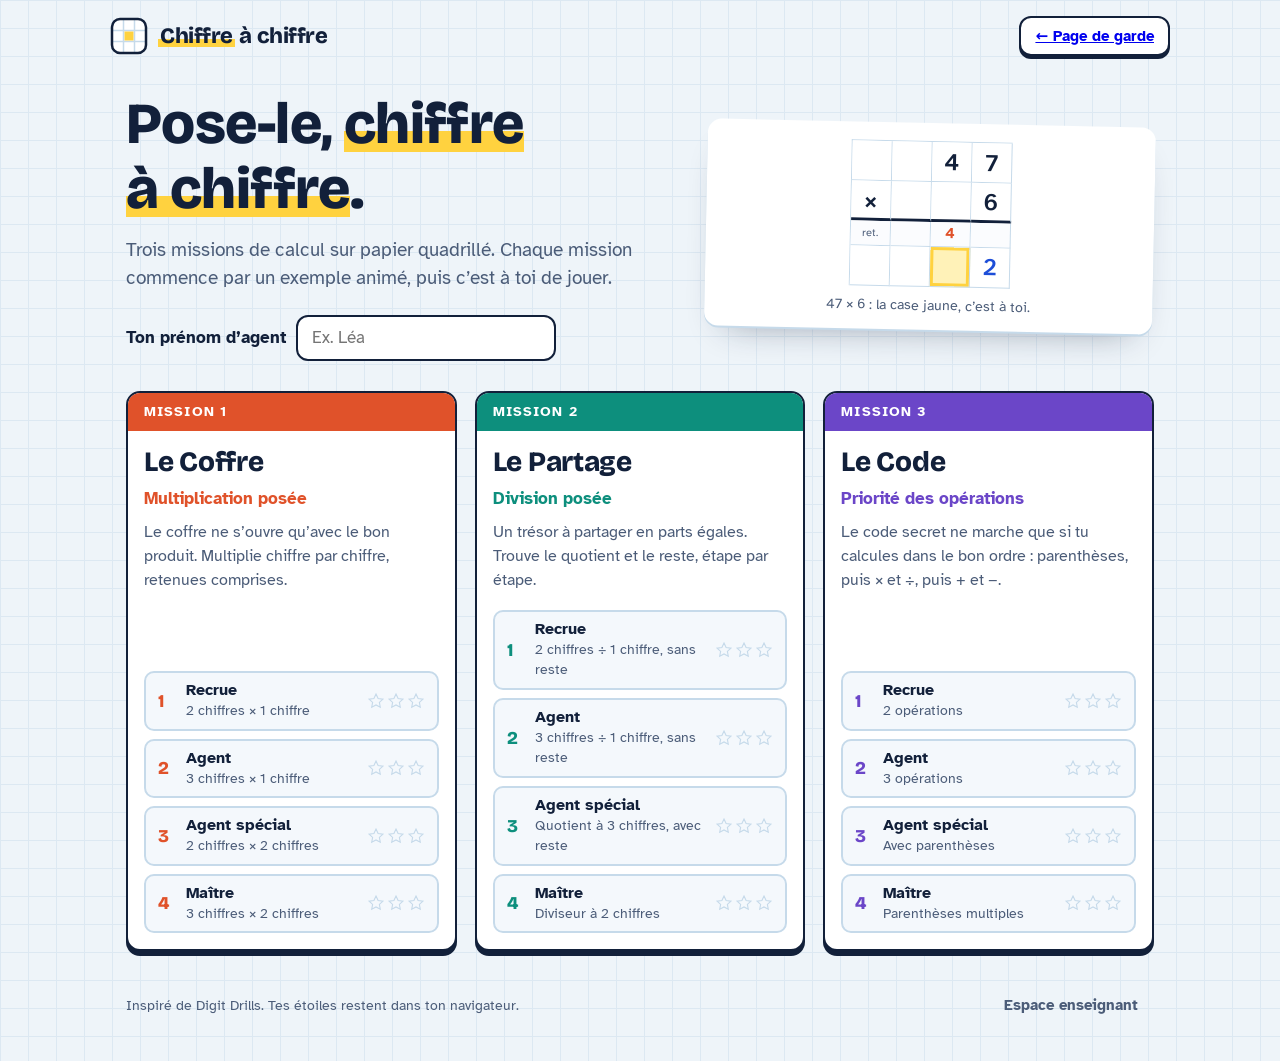
==== commit 12279c00: "Add files via upload" ====
--- a/jeu.html
+++ b/jeu.html
@@ -876,7 +876,8 @@
   const MARK = '<svg class="brand-mark" viewBox="0 0 38 38" aria-hidden="true"><rect x="2" y="2" width="34" height="34" rx="8" fill="#fff"/><path d="M13.5 2v34M24.5 2v34M2 13.5h34M2 24.5h34" stroke="#C6DAEA" stroke-width="1.5"/><rect x="14.5" y="14.5" width="9" height="9" fill="#FFD23F"/><rect x="2" y="2" width="34" height="34" rx="8" fill="none" stroke="#12203A" stroke-width="2.5"/></svg>';
   function topHTML() {
     return '<header class="wrap top"><button class="brand" data-act="home" aria-label="Retour à l’accueil">' + MARK + '<span class="brand-name"><span>Chiffre</span> à chiffre</span></button>' +
-      (S.name ? '<div class="agent-chip">Agent <b>' + esc(S.name) + '</b></div>' : '') + '</header>';
+      '<span style="display:flex;gap:10px;align-items:center"><a class="btn btn-small" href="index.html">← Page de garde</a>' +
+      (S.name ? '<div class="agent-chip">Agent <b>' + esc(S.name) + '</b></div>' : '') + '</span></header>';
   }
 
   /* ---------- accueil ---------- */
